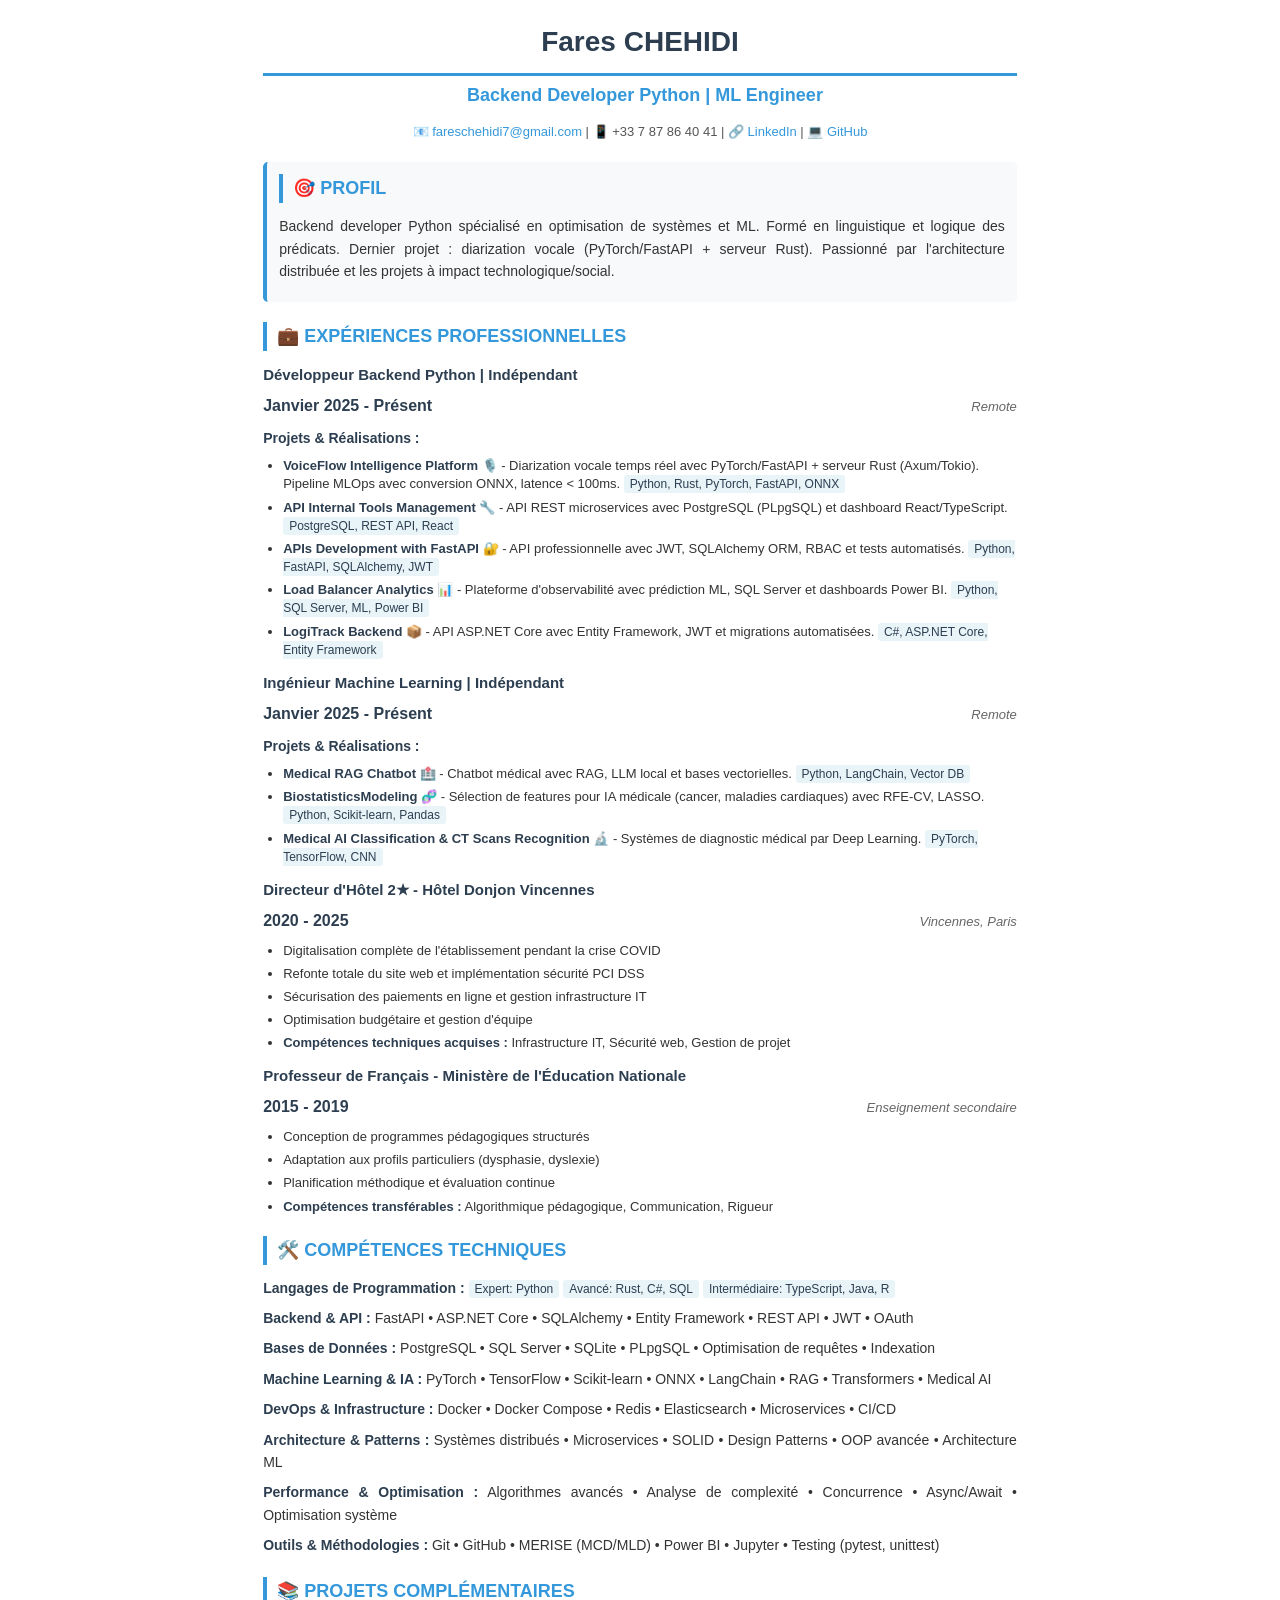
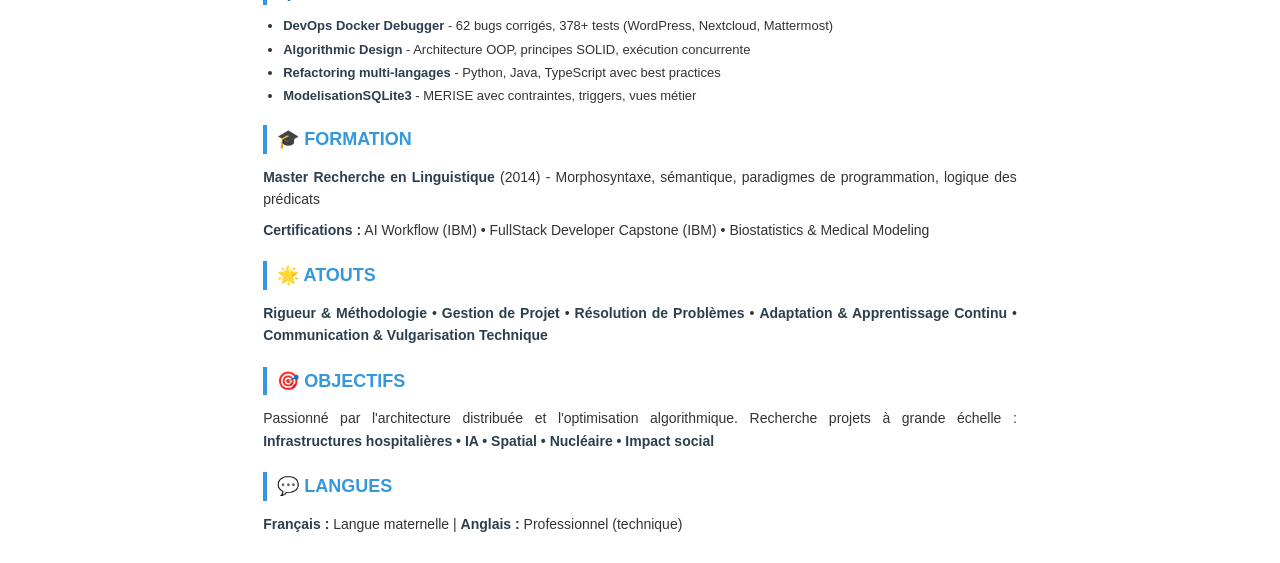
==== assets/Fares_Chehidi_CV_Backend_Developer_v2.html @ 24d5de33 "Initial commit - Matrix-style portfolio with glitch effects" ====
<!DOCTYPE html>
<html lang="fr">
<head>
    <meta charset="UTF-8">
    <meta name="viewport" content="width=device-width, initial-scale=1.0">
    <title>CV - Fares CHEHIDI - Backend Developer Python | ML Engineer</title>
    <style>
        @page {
            size: A4;
            margin: 1.5cm;
        }
        
        * {
            margin: 0;
            padding: 0;
            box-sizing: border-box;
        }
        
        body {
            font-family: 'Segoe UI', Tahoma, Geneva, Verdana, sans-serif;
            line-height: 1.6;
            color: #333;
            max-width: 210mm;
            margin: 0 auto;
            background: white;
            padding: 20px;
        }
        
        h1 {
            color: #2c3e50;
            font-size: 28px;
            margin-bottom: 5px;
            border-bottom: 3px solid #3498db;
            padding-bottom: 8px;
        }
        
        h2 {
            color: #3498db;
            font-size: 18px;
            margin-top: 20px;
            margin-bottom: 12px;
            border-left: 4px solid #3498db;
            padding-left: 10px;
        }
        
        h3 {
            color: #2c3e50;
            font-size: 15px;
            margin-top: 12px;
            margin-bottom: 6px;
            font-weight: 600;
        }
        
        h4 {
            color: #555;
            font-size: 13px;
            margin-top: 8px;
            margin-bottom: 4px;
            font-style: italic;
        }
        
        p {
            margin-bottom: 8px;
            text-align: justify;
            font-size: 14px;
        }
        
        ul {
            margin-left: 20px;
            margin-bottom: 10px;
        }
        
        li {
            margin-bottom: 5px;
            line-height: 1.4;
            font-size: 13px;
        }
        
        strong {
            color: #2c3e50;
            font-weight: 600;
        }
        
        a {
            color: #3498db;
            text-decoration: none;
        }
        
        hr {
            border: none;
            border-top: 1px solid #ddd;
            margin: 15px 0;
        }
        
        .header {
            text-align: center;
            margin-bottom: 20px;
        }
        
        .contact-info {
            text-align: center;
            font-size: 13px;
            color: #555;
            margin-bottom: 15px;
        }
        
        .profile-section {
            background: #f8f9fa;
            padding: 12px;
            border-radius: 5px;
            margin: 15px 0;
            border-left: 4px solid #3498db;
        }
        
        .job-title {
            display: flex;
            justify-content: space-between;
            align-items: baseline;
            margin-bottom: 8px;
        }
        
        .period {
            color: #666;
            font-size: 13px;
            font-style: italic;
        }
        
        .tech-stack {
            background: #e8f4f8;
            color: #2c3e50;
            padding: 2px 6px;
            border-radius: 3px;
            font-size: 12px;
            font-weight: 500;
        }
        
        @media print {
            body {
                padding: 10px;
            }
            
            h2 {
                page-break-after: avoid;
            }
            
            h3 {
                page-break-after: avoid;
            }
        }
    </style>
</head>
<body>
    <div class="header">
        <h1>Fares CHEHIDI</h1>
        <h2 style="text-align: center; border: none; margin-top: 5px;">Backend Developer Python | ML Engineer</h2>
        <div class="contact-info">
            📧 <a href="mailto:fareschehidi7@gmail.com">fareschehidi7@gmail.com</a> | 📱 +33 7 87 86 40 41 | 🔗 <a href="https://www.linkedin.com/in/fares-chehidi" target="_blank">LinkedIn</a> | 💻 <a href="https://github.com/FCHEHIDI" target="_blank">GitHub</a>
        </div>
    </div>

    <div class="profile-section">
        <h2 style="margin-top: 0;">🎯 PROFIL</h2>
        <p>Backend developer Python spécialisé en optimisation de systèmes et ML. Formé en linguistique et logique des prédicats. Dernier projet : diarization vocale (PyTorch/FastAPI + serveur Rust). Passionné par l'architecture distribuée et les projets à impact technologique/social.</p>
    </div>

    <h2>💼 EXPÉRIENCES PROFESSIONNELLES</h2>

    <h3>Développeur Backend Python | Indépendant</h3>
    <div class="job-title">
        <span><strong>Janvier 2025 - Présent</strong></span>
        <span class="period">Remote</span>
    </div>
    <p><strong>Projets & Réalisations :</strong></p>
    <ul>
        <li><strong>VoiceFlow Intelligence Platform</strong> 🎙️ - Diarization vocale temps réel avec PyTorch/FastAPI + serveur Rust (Axum/Tokio). Pipeline MLOps avec conversion ONNX, latence < 100ms. <span class="tech-stack">Python, Rust, PyTorch, FastAPI, ONNX</span></li>
        <li><strong>API Internal Tools Management</strong> 🔧 - API REST microservices avec PostgreSQL (PLpgSQL) et dashboard React/TypeScript. <span class="tech-stack">PostgreSQL, REST API, React</span></li>
        <li><strong>APIs Development with FastAPI</strong> 🔐 - API professionnelle avec JWT, SQLAlchemy ORM, RBAC et tests automatisés. <span class="tech-stack">Python, FastAPI, SQLAlchemy, JWT</span></li>
        <li><strong>Load Balancer Analytics</strong> 📊 - Plateforme d'observabilité avec prédiction ML, SQL Server et dashboards Power BI. <span class="tech-stack">Python, SQL Server, ML, Power BI</span></li>
        <li><strong>LogiTrack Backend</strong> 📦 - API ASP.NET Core avec Entity Framework, JWT et migrations automatisées. <span class="tech-stack">C#, ASP.NET Core, Entity Framework</span></li>
    </ul>

    <h3>Ingénieur Machine Learning | Indépendant</h3>
    <div class="job-title">
        <span><strong>Janvier 2025 - Présent</strong></span>
        <span class="period">Remote</span>
    </div>
    <p><strong>Projets & Réalisations :</strong></p>
    <ul>
        <li><strong>Medical RAG Chatbot</strong> 🏥 - Chatbot médical avec RAG, LLM local et bases vectorielles. <span class="tech-stack">Python, LangChain, Vector DB</span></li>
        <li><strong>BiostatisticsModeling</strong> 🧬 - Sélection de features pour IA médicale (cancer, maladies cardiaques) avec RFE-CV, LASSO. <span class="tech-stack">Python, Scikit-learn, Pandas</span></li>
        <li><strong>Medical AI Classification & CT Scans Recognition</strong> 🔬 - Systèmes de diagnostic médical par Deep Learning. <span class="tech-stack">PyTorch, TensorFlow, CNN</span></li>
    </ul>

    <h3>Directeur d'Hôtel 2★ - Hôtel Donjon Vincennes</h3>
    <div class="job-title">
        <span><strong>2020 - 2025</strong></span>
        <span class="period">Vincennes, Paris</span>
    </div>
    <ul>
        <li>Digitalisation complète de l'établissement pendant la crise COVID</li>
        <li>Refonte totale du site web et implémentation sécurité PCI DSS</li>
        <li>Sécurisation des paiements en ligne et gestion infrastructure IT</li>
        <li>Optimisation budgétaire et gestion d'équipe</li>
        <li><strong>Compétences techniques acquises :</strong> Infrastructure IT, Sécurité web, Gestion de projet</li>
    </ul>

    <h3>Professeur de Français - Ministère de l'Éducation Nationale</h3>
    <div class="job-title">
        <span><strong>2015 - 2019</strong></span>
        <span class="period">Enseignement secondaire</span>
    </div>
    <ul>
        <li>Conception de programmes pédagogiques structurés</li>
        <li>Adaptation aux profils particuliers (dysphasie, dyslexie)</li>
        <li>Planification méthodique et évaluation continue</li>
        <li><strong>Compétences transférables :</strong> Algorithmique pédagogique, Communication, Rigueur</li>
    </ul>

    <h2>🛠️ COMPÉTENCES TECHNIQUES</h2>
    
    <p><strong>Langages de Programmation :</strong> <span class="tech-stack">Expert: Python</span> <span class="tech-stack">Avancé: Rust, C#, SQL</span> <span class="tech-stack">Intermédiaire: TypeScript, Java, R</span></p>
    
    <p><strong>Backend & API :</strong> FastAPI • ASP.NET Core • SQLAlchemy • Entity Framework • REST API • JWT • OAuth</p>
    
    <p><strong>Bases de Données :</strong> PostgreSQL • SQL Server • SQLite • PLpgSQL • Optimisation de requêtes • Indexation</p>
    
    <p><strong>Machine Learning & IA :</strong> PyTorch • TensorFlow • Scikit-learn • ONNX • LangChain • RAG • Transformers • Medical AI</p>
    
    <p><strong>DevOps & Infrastructure :</strong> Docker • Docker Compose • Redis • Elasticsearch • Microservices • CI/CD</p>
    
    <p><strong>Architecture & Patterns :</strong> Systèmes distribués • Microservices • SOLID • Design Patterns • OOP avancée • Architecture ML</p>
    
    <p><strong>Performance & Optimisation :</strong> Algorithmes avancés • Analyse de complexité • Concurrence • Async/Await • Optimisation système</p>
    
    <p><strong>Outils & Méthodologies :</strong> Git • GitHub • MERISE (MCD/MLD) • Power BI • Jupyter • Testing (pytest, unittest)</p>

    <h2>📚 PROJETS COMPLÉMENTAIRES</h2>
    <ul>
        <li><strong>DevOps Docker Debugger</strong> - 62 bugs corrigés, 378+ tests (WordPress, Nextcloud, Mattermost)</li>
        <li><strong>Algorithmic Design</strong> - Architecture OOP, principes SOLID, exécution concurrente</li>
        <li><strong>Refactoring multi-langages</strong> - Python, Java, TypeScript avec best practices</li>
        <li><strong>ModelisationSQLite3</strong> - MERISE avec contraintes, triggers, vues métier</li>
    </ul>

    <h2>🎓 FORMATION</h2>
    <p><strong>Master Recherche en Linguistique</strong> (2014) - Morphosyntaxe, sémantique, paradigmes de programmation, logique des prédicats</p>
    <p><strong>Certifications :</strong> AI Workflow (IBM) • FullStack Developer Capstone (IBM) • Biostatistics & Medical Modeling</p>

    <h2>🌟 ATOUTS</h2>
    <p><strong>Rigueur & Méthodologie</strong> • <strong>Gestion de Projet</strong> • <strong>Résolution de Problèmes</strong> • <strong>Adaptation & Apprentissage Continu</strong> • <strong>Communication & Vulgarisation Technique</strong></p>

    <h2>🎯 OBJECTIFS</h2>
    <p>Passionné par l'architecture distribuée et l'optimisation algorithmique. Recherche projets à grande échelle : <strong>Infrastructures hospitalières • IA • Spatial • Nucléaire • Impact social</strong></p>

    <h2>💬 LANGUES</h2>
    <p><strong>Français :</strong> Langue maternelle | <strong>Anglais :</strong> Professionnel (technique)</p>

</body>
</html>
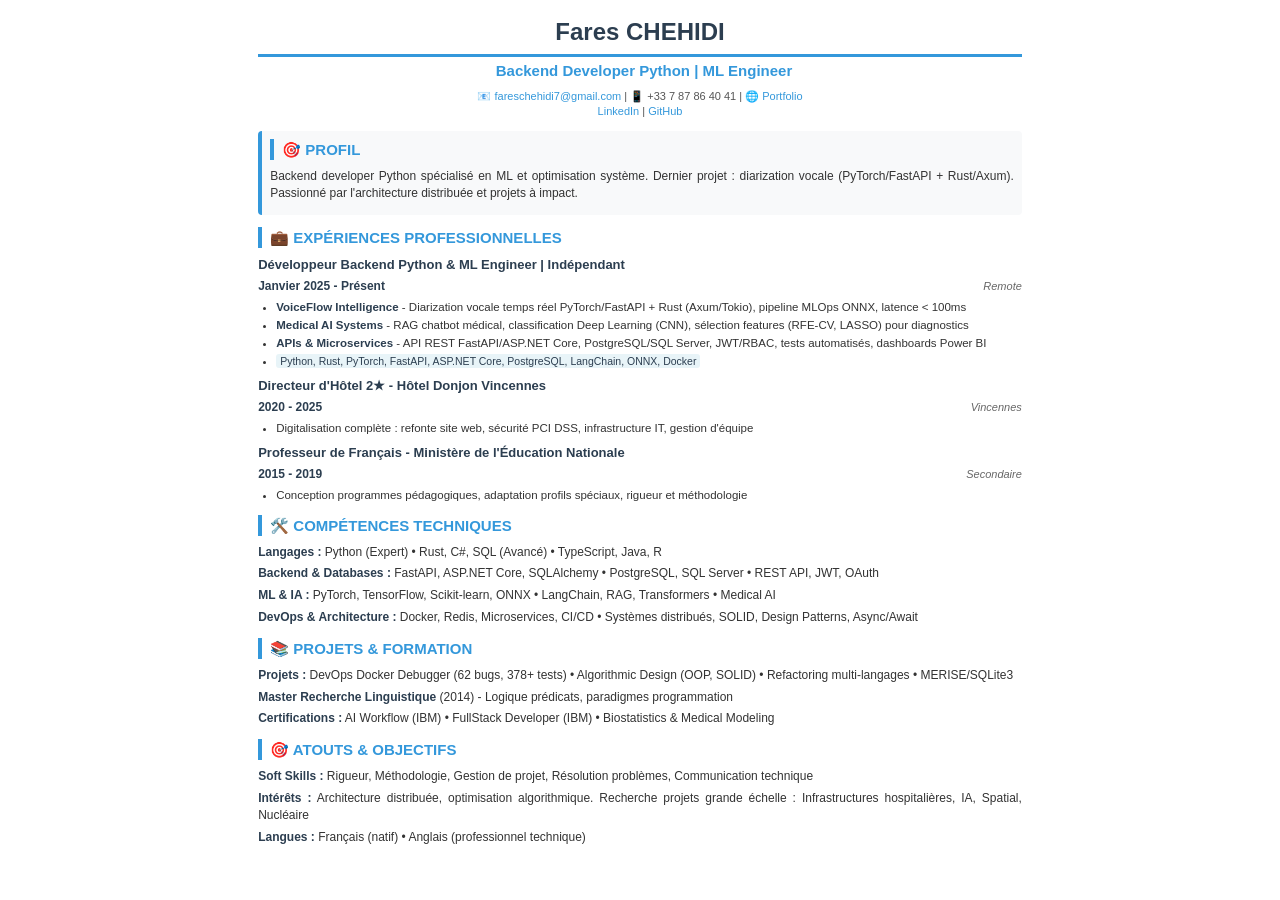
==== commit 5cd7fde2: "Update CV: Condense to 2 pages max and add portfolio link" ====
--- a/assets/Fares_Chehidi_CV_Backend_Developer_v2.html
+++ b/assets/Fares_Chehidi_CV_Backend_Developer_v2.html
@@ -7,7 +7,7 @@
     <style>
         @page {
             size: A4;
-            margin: 1.5cm;
+            margin: 1.2cm;
         }
         
         * {
@@ -18,62 +18,55 @@
         
         body {
             font-family: 'Segoe UI', Tahoma, Geneva, Verdana, sans-serif;
-            line-height: 1.6;
+            line-height: 1.4;
             color: #333;
             max-width: 210mm;
             margin: 0 auto;
             background: white;
-            padding: 20px;
+            padding: 15px;
+            font-size: 12px;
         }
         
         h1 {
             color: #2c3e50;
-            font-size: 28px;
-            margin-bottom: 5px;
+            font-size: 24px;
+            margin-bottom: 3px;
             border-bottom: 3px solid #3498db;
-            padding-bottom: 8px;
+            padding-bottom: 5px;
         }
         
         h2 {
             color: #3498db;
-            font-size: 18px;
-            margin-top: 20px;
-            margin-bottom: 12px;
-            border-left: 4px solid #3498db;
-            padding-left: 10px;
-        }
-        
-        h3 {
-            color: #2c3e50;
             font-size: 15px;
             margin-top: 12px;
-            margin-bottom: 6px;
-            font-weight: 600;
-        }
-        
-        h4 {
-            color: #555;
+            margin-bottom: 8px;
+            border-left: 4px solid #3498db;
+            padding-left: 8px;
+        }
+        
+        h3 {
+            color: #2c3e50;
             font-size: 13px;
             margin-top: 8px;
             margin-bottom: 4px;
-            font-style: italic;
+            font-weight: 600;
         }
         
         p {
-            margin-bottom: 8px;
+            margin-bottom: 5px;
             text-align: justify;
-            font-size: 14px;
+            font-size: 12px;
         }
         
         ul {
-            margin-left: 20px;
-            margin-bottom: 10px;
+            margin-left: 18px;
+            margin-bottom: 6px;
         }
         
         li {
-            margin-bottom: 5px;
-            line-height: 1.4;
-            font-size: 13px;
+            margin-bottom: 3px;
+            line-height: 1.3;
+            font-size: 11.5px;
         }
         
         strong {
@@ -86,29 +79,23 @@
             text-decoration: none;
         }
         
-        hr {
-            border: none;
-            border-top: 1px solid #ddd;
-            margin: 15px 0;
-        }
-        
         .header {
             text-align: center;
-            margin-bottom: 20px;
+            margin-bottom: 12px;
         }
         
         .contact-info {
             text-align: center;
-            font-size: 13px;
+            font-size: 11px;
             color: #555;
-            margin-bottom: 15px;
+            margin-bottom: 8px;
         }
         
         .profile-section {
             background: #f8f9fa;
-            padding: 12px;
-            border-radius: 5px;
-            margin: 15px 0;
+            padding: 8px;
+            border-radius: 4px;
+            margin: 10px 0;
             border-left: 4px solid #3498db;
         }
         
@@ -116,27 +103,27 @@
             display: flex;
             justify-content: space-between;
             align-items: baseline;
-            margin-bottom: 8px;
+            margin-bottom: 5px;
         }
         
         .period {
             color: #666;
-            font-size: 13px;
+            font-size: 11px;
             font-style: italic;
         }
         
         .tech-stack {
             background: #e8f4f8;
             color: #2c3e50;
-            padding: 2px 6px;
+            padding: 1px 4px;
             border-radius: 3px;
-            font-size: 12px;
+            font-size: 10.5px;
             font-weight: 500;
         }
         
         @media print {
             body {
-                padding: 10px;
+                padding: 8px;
             }
             
             h2 {
@@ -152,108 +139,69 @@
 <body>
     <div class="header">
         <h1>Fares CHEHIDI</h1>
-        <h2 style="text-align: center; border: none; margin-top: 5px;">Backend Developer Python | ML Engineer</h2>
+        <h2 style="text-align: center; border: none; margin-top: 3px;">Backend Developer Python | ML Engineer</h2>
         <div class="contact-info">
-            📧 <a href="mailto:fareschehidi7@gmail.com">fareschehidi7@gmail.com</a> | 📱 +33 7 87 86 40 41 | 🔗 <a href="https://www.linkedin.com/in/fares-chehidi" target="_blank">LinkedIn</a> | 💻 <a href="https://github.com/FCHEHIDI" target="_blank">GitHub</a>
+            📧 <a href="mailto:fareschehidi7@gmail.com">fareschehidi7@gmail.com</a> | 📱 +33 7 87 86 40 41 | 🌐 <a href="https://fchehidi.github.io/" target="_blank">Portfolio</a><br>
+            <a href="https://www.linkedin.com/in/fares-chehidi" target="_blank">LinkedIn</a> | <a href="https://github.com/FCHEHIDI" target="_blank">GitHub</a>
         </div>
     </div>
 
     <div class="profile-section">
         <h2 style="margin-top: 0;">🎯 PROFIL</h2>
-        <p>Backend developer Python spécialisé en optimisation de systèmes et ML. Formé en linguistique et logique des prédicats. Dernier projet : diarization vocale (PyTorch/FastAPI + serveur Rust). Passionné par l'architecture distribuée et les projets à impact technologique/social.</p>
+        <p>Backend developer Python spécialisé en ML et optimisation système. Dernier projet : diarization vocale (PyTorch/FastAPI + Rust/Axum). Passionné par l'architecture distribuée et projets à impact.</p>
     </div>
 
     <h2>💼 EXPÉRIENCES PROFESSIONNELLES</h2>
 
-    <h3>Développeur Backend Python | Indépendant</h3>
+    <h3>Développeur Backend Python & ML Engineer | Indépendant</h3>
     <div class="job-title">
         <span><strong>Janvier 2025 - Présent</strong></span>
         <span class="period">Remote</span>
     </div>
-    <p><strong>Projets & Réalisations :</strong></p>
     <ul>
-        <li><strong>VoiceFlow Intelligence Platform</strong> 🎙️ - Diarization vocale temps réel avec PyTorch/FastAPI + serveur Rust (Axum/Tokio). Pipeline MLOps avec conversion ONNX, latence < 100ms. <span class="tech-stack">Python, Rust, PyTorch, FastAPI, ONNX</span></li>
-        <li><strong>API Internal Tools Management</strong> 🔧 - API REST microservices avec PostgreSQL (PLpgSQL) et dashboard React/TypeScript. <span class="tech-stack">PostgreSQL, REST API, React</span></li>
-        <li><strong>APIs Development with FastAPI</strong> 🔐 - API professionnelle avec JWT, SQLAlchemy ORM, RBAC et tests automatisés. <span class="tech-stack">Python, FastAPI, SQLAlchemy, JWT</span></li>
-        <li><strong>Load Balancer Analytics</strong> 📊 - Plateforme d'observabilité avec prédiction ML, SQL Server et dashboards Power BI. <span class="tech-stack">Python, SQL Server, ML, Power BI</span></li>
-        <li><strong>LogiTrack Backend</strong> 📦 - API ASP.NET Core avec Entity Framework, JWT et migrations automatisées. <span class="tech-stack">C#, ASP.NET Core, Entity Framework</span></li>
-    </ul>
-
-    <h3>Ingénieur Machine Learning | Indépendant</h3>
-    <div class="job-title">
-        <span><strong>Janvier 2025 - Présent</strong></span>
-        <span class="period">Remote</span>
-    </div>
-    <p><strong>Projets & Réalisations :</strong></p>
-    <ul>
-        <li><strong>Medical RAG Chatbot</strong> 🏥 - Chatbot médical avec RAG, LLM local et bases vectorielles. <span class="tech-stack">Python, LangChain, Vector DB</span></li>
-        <li><strong>BiostatisticsModeling</strong> 🧬 - Sélection de features pour IA médicale (cancer, maladies cardiaques) avec RFE-CV, LASSO. <span class="tech-stack">Python, Scikit-learn, Pandas</span></li>
-        <li><strong>Medical AI Classification & CT Scans Recognition</strong> 🔬 - Systèmes de diagnostic médical par Deep Learning. <span class="tech-stack">PyTorch, TensorFlow, CNN</span></li>
+        <li><strong>VoiceFlow Intelligence</strong> - Diarization vocale temps réel PyTorch/FastAPI + Rust (Axum/Tokio), pipeline MLOps ONNX, latence < 100ms</li>
+        <li><strong>Medical AI Systems</strong> - RAG chatbot médical, classification Deep Learning (CNN), sélection features (RFE-CV, LASSO) pour diagnostics</li>
+        <li><strong>APIs & Microservices</strong> - API REST FastAPI/ASP.NET Core, PostgreSQL/SQL Server, JWT/RBAC, tests automatisés, dashboards Power BI</li>
+        <li><span class="tech-stack">Python, Rust, PyTorch, FastAPI, ASP.NET Core, PostgreSQL, LangChain, ONNX, Docker</span></li>
     </ul>
 
     <h3>Directeur d'Hôtel 2★ - Hôtel Donjon Vincennes</h3>
     <div class="job-title">
         <span><strong>2020 - 2025</strong></span>
-        <span class="period">Vincennes, Paris</span>
+        <span class="period">Vincennes</span>
     </div>
     <ul>
-        <li>Digitalisation complète de l'établissement pendant la crise COVID</li>
-        <li>Refonte totale du site web et implémentation sécurité PCI DSS</li>
-        <li>Sécurisation des paiements en ligne et gestion infrastructure IT</li>
-        <li>Optimisation budgétaire et gestion d'équipe</li>
-        <li><strong>Compétences techniques acquises :</strong> Infrastructure IT, Sécurité web, Gestion de projet</li>
+        <li>Digitalisation complète : refonte site web, sécurité PCI DSS, infrastructure IT, gestion d'équipe</li>
     </ul>
 
     <h3>Professeur de Français - Ministère de l'Éducation Nationale</h3>
     <div class="job-title">
         <span><strong>2015 - 2019</strong></span>
-        <span class="period">Enseignement secondaire</span>
+        <span class="period">Secondaire</span>
     </div>
     <ul>
-        <li>Conception de programmes pédagogiques structurés</li>
-        <li>Adaptation aux profils particuliers (dysphasie, dyslexie)</li>
-        <li>Planification méthodique et évaluation continue</li>
-        <li><strong>Compétences transférables :</strong> Algorithmique pédagogique, Communication, Rigueur</li>
+        <li>Conception programmes pédagogiques, adaptation profils spéciaux, rigueur et méthodologie</li>
     </ul>
 
     <h2>🛠️ COMPÉTENCES TECHNIQUES</h2>
     
-    <p><strong>Langages de Programmation :</strong> <span class="tech-stack">Expert: Python</span> <span class="tech-stack">Avancé: Rust, C#, SQL</span> <span class="tech-stack">Intermédiaire: TypeScript, Java, R</span></p>
-    
-    <p><strong>Backend & API :</strong> FastAPI • ASP.NET Core • SQLAlchemy • Entity Framework • REST API • JWT • OAuth</p>
-    
-    <p><strong>Bases de Données :</strong> PostgreSQL • SQL Server • SQLite • PLpgSQL • Optimisation de requêtes • Indexation</p>
-    
-    <p><strong>Machine Learning & IA :</strong> PyTorch • TensorFlow • Scikit-learn • ONNX • LangChain • RAG • Transformers • Medical AI</p>
-    
-    <p><strong>DevOps & Infrastructure :</strong> Docker • Docker Compose • Redis • Elasticsearch • Microservices • CI/CD</p>
-    
-    <p><strong>Architecture & Patterns :</strong> Systèmes distribués • Microservices • SOLID • Design Patterns • OOP avancée • Architecture ML</p>
-    
-    <p><strong>Performance & Optimisation :</strong> Algorithmes avancés • Analyse de complexité • Concurrence • Async/Await • Optimisation système</p>
-    
-    <p><strong>Outils & Méthodologies :</strong> Git • GitHub • MERISE (MCD/MLD) • Power BI • Jupyter • Testing (pytest, unittest)</p>
-
-    <h2>📚 PROJETS COMPLÉMENTAIRES</h2>
-    <ul>
-        <li><strong>DevOps Docker Debugger</strong> - 62 bugs corrigés, 378+ tests (WordPress, Nextcloud, Mattermost)</li>
-        <li><strong>Algorithmic Design</strong> - Architecture OOP, principes SOLID, exécution concurrente</li>
-        <li><strong>Refactoring multi-langages</strong> - Python, Java, TypeScript avec best practices</li>
-        <li><strong>ModelisationSQLite3</strong> - MERISE avec contraintes, triggers, vues métier</li>
-    </ul>
-
-    <h2>🎓 FORMATION</h2>
-    <p><strong>Master Recherche en Linguistique</strong> (2014) - Morphosyntaxe, sémantique, paradigmes de programmation, logique des prédicats</p>
-    <p><strong>Certifications :</strong> AI Workflow (IBM) • FullStack Developer Capstone (IBM) • Biostatistics & Medical Modeling</p>
-
-    <h2>🌟 ATOUTS</h2>
-    <p><strong>Rigueur & Méthodologie</strong> • <strong>Gestion de Projet</strong> • <strong>Résolution de Problèmes</strong> • <strong>Adaptation & Apprentissage Continu</strong> • <strong>Communication & Vulgarisation Technique</strong></p>
-
-    <h2>🎯 OBJECTIFS</h2>
-    <p>Passionné par l'architecture distribuée et l'optimisation algorithmique. Recherche projets à grande échelle : <strong>Infrastructures hospitalières • IA • Spatial • Nucléaire • Impact social</strong></p>
-
-    <h2>💬 LANGUES</h2>
-    <p><strong>Français :</strong> Langue maternelle | <strong>Anglais :</strong> Professionnel (technique)</p>
+    <p><strong>Langages :</strong> Python (Expert) • Rust, C#, SQL (Avancé) • TypeScript, Java, R</p>
+    
+    <p><strong>Backend & Databases :</strong> FastAPI, ASP.NET Core, SQLAlchemy • PostgreSQL, SQL Server • REST API, JWT, OAuth</p>
+    
+    <p><strong>ML & IA :</strong> PyTorch, TensorFlow, Scikit-learn, ONNX • LangChain, RAG, Transformers • Medical AI</p>
+    
+    <p><strong>DevOps & Architecture :</strong> Docker, Redis, Microservices, CI/CD • Systèmes distribués, SOLID, Design Patterns, Async/Await</p>
+
+    <h2>📚 PROJETS & FORMATION</h2>
+    <p><strong>Projets :</strong> DevOps Docker Debugger (62 bugs, 378+ tests) • Algorithmic Design (OOP, SOLID) • Refactoring multi-langages • MERISE/SQLite3</p>
+    <p><strong>Master Recherche Linguistique</strong> (2014) - Logique prédicats, paradigmes programmation</p>
+    <p><strong>Certifications :</strong> AI Workflow (IBM) • FullStack Developer (IBM) • Biostatistics & Medical Modeling</p>
+
+    <h2>🎯 ATOUTS & OBJECTIFS</h2>
+    <p><strong>Soft Skills :</strong> Rigueur, Méthodologie, Gestion de projet, Résolution problèmes, Communication technique</p>
+    <p><strong>Intérêts :</strong> Architecture distribuée, optimisation algorithmique. Recherche projets grande échelle : Infrastructures hospitalières, IA, Spatial, Nucléaire</p>
+    <p><strong>Langues :</strong> Français (natif) • Anglais (professionnel technique)</p>
 
 </body>
 </html>
